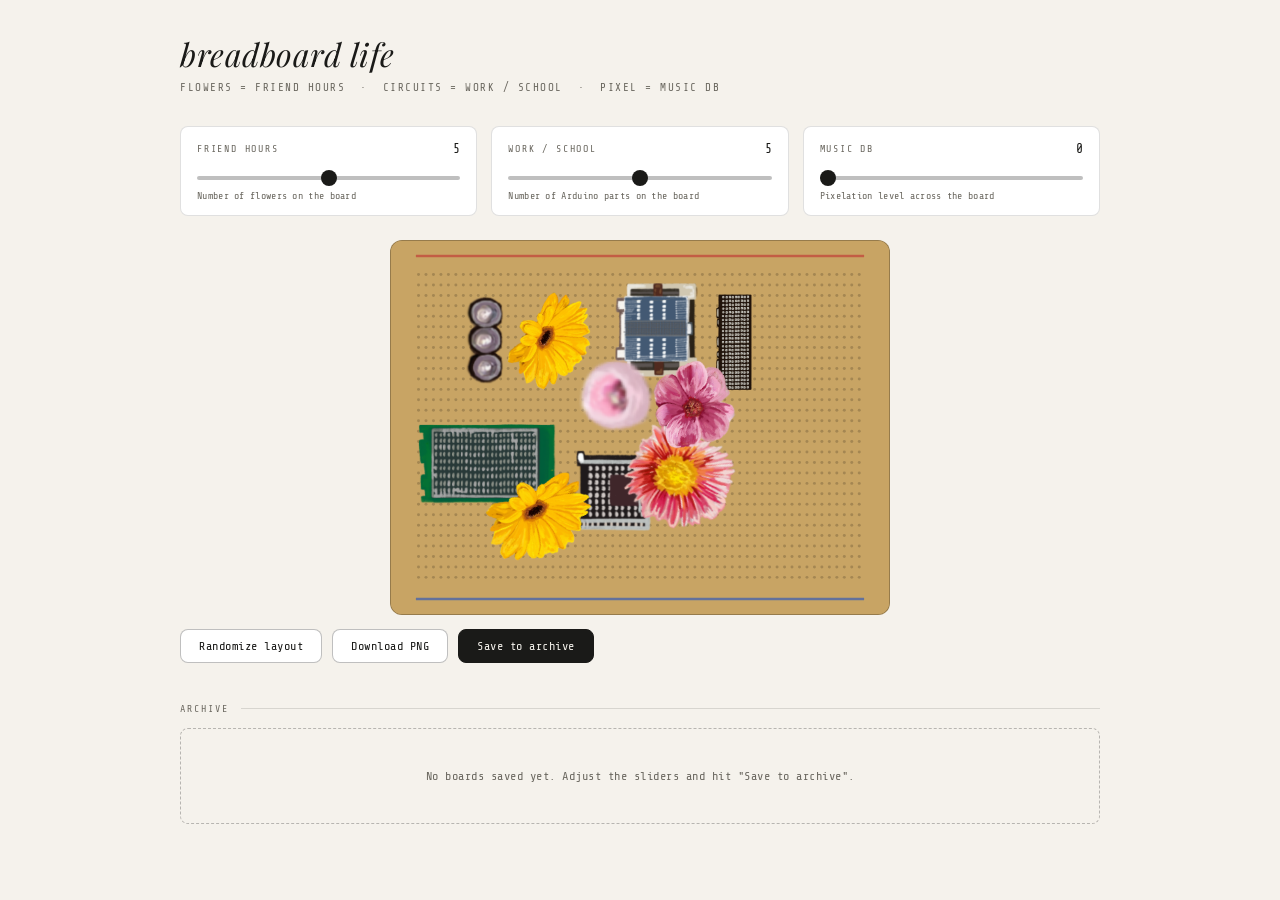
==== index.html @ cb0db0fc "big push-- i am so sleepy i will get back to this..." ====
<!DOCTYPE html>
<html lang="en">
<head>
  <meta charset="UTF-8" />
  <meta name="viewport" content="width=device-width, initial-scale=1.0" />
  <title>Breadboard Life</title>
  <link href="https://fonts.googleapis.com/css2?family=Share+Tech+Mono&family=Playfair+Display:ital@0;1&display=swap" rel="stylesheet" />
  
  <!-- External CSS -->
  <link rel="stylesheet" href="styles.css">

</head>
<body>

<div class="app">
  <h2 class="sr-only">Breadboard Life Visualizer — interactive board showing flowers (friend hours), Arduino parts (work/school hours), and pixelation (music dB)</h2>

  <div class="header">
    <h1>breadboard life</h1>
    <p>flowers = friend hours &nbsp;·&nbsp; circuits = work / school &nbsp;·&nbsp; pixel = music dB</p>
  </div>

  <div class="controls">
    <div class="control-group">
      <div class="control-label">
        Friend Hours
        <span class="val" id="flower-val">5</span>
      </div>
      <input type="range" id="flower-slider" min="0" max="10" value="5" step="1" />
      <div class="control-desc">Number of flowers on the board</div>
    </div>
    <div class="control-group">
      <div class="control-label">
        Work / School
        <span class="val" id="arduino-val">5</span>
      </div>
      <input type="range" id="arduino-slider" min="0" max="10" value="5" step="1" />
      <div class="control-desc">Number of Arduino parts on the board</div>
    </div>
    <div class="control-group">
      <div class="control-label">
        Music dB
        <span class="val" id="pixel-val">0</span>
      </div>
      <input type="range" id="pixel-slider" min="0" max="20" value="0" step="1" />
      <div class="control-desc">Pixelation level across the board</div>
    </div>
  </div>

  <div class="board-wrap">
    <canvas id="board-canvas"></canvas>
  </div>

  <div class="board-actions">
    <button class="btn" id="randomize-btn">Randomize layout</button>
    <button class="btn" id="download-btn">Download PNG</button>
    <button class="btn accent" id="archive-btn">Save to archive</button>
  </div>

  <div class="archive-section">
    <div class="archive-header">Archive</div>
    <div id="empty-msg" class="empty-archive">
      No boards saved yet. Adjust the sliders and hit "Save to archive".
    </div>
    <div class="archive-grid" id="archive-grid" style="display:none"></div>
  </div>
</div>

<script src="script.js"></script>
</body>
</html>
---- styles.css ----
*, *::before, *::after { box-sizing: border-box; margin: 0; padding: 0; }

    :root {
      --bg: #f5f2ec;
      --bg-secondary: #ece8df;
      --surface: #ffffff;
      --border: rgba(0,0,0,0.12);
      --border-strong: rgba(0,0,0,0.25);
      --text: #1a1a18;
      --text-muted: #6b6860;
      --accent: #1a1a18;
      --radius-md: 8px;
      --radius-lg: 12px;
    }

    @media (prefers-color-scheme: dark) {
      :root {
        --bg: #161613;
        --bg-secondary: #1f1f1b;
        --surface: #252520;
        --border: rgba(255,255,255,0.1);
        --border-strong: rgba(255,255,255,0.22);
        --text: #f0ede6;
        --text-muted: #9b9890;
        --accent: #f0ede6;
      }
    }

    body {
      font-family: 'Share Tech Mono', monospace;
      background: var(--bg);
      color: var(--text);
      min-height: 100vh;
    }

    .app {
      max-width: 960px;
      margin: 0 auto;
      padding: 2rem 1.25rem 4rem;
    }

    /* ── Header ── */
    .header { margin-bottom: 2rem; }
    .header h1 {
      font-family: 'Playfair Display', serif;
      font-size: 2rem;
      font-weight: 400;
      font-style: italic;
      color: var(--text);
      letter-spacing: 0.5px;
    }
    .header p {
      font-size: 11px;
      color: var(--text-muted);
      margin-top: 6px;
      letter-spacing: 1.5px;
      text-transform: uppercase;
    }

    /* ── Controls ── */
    .controls {
      display: grid;
      grid-template-columns: 1fr 1fr 1fr;
      gap: 14px;
      margin-bottom: 1.5rem;
    }

    @media (max-width: 560px) {
      .controls { grid-template-columns: 1fr; }
    }

    .control-group {
      background: var(--surface);
      border: 0.5px solid var(--border);
      border-radius: var(--radius-md);
      padding: 14px 16px;
    }

    .control-label {
      font-size: 10px;
      color: var(--text-muted);
      letter-spacing: 1.8px;
      text-transform: uppercase;
      margin-bottom: 10px;
      display: flex;
      justify-content: space-between;
      align-items: center;
    }

    .control-label .val {
      font-size: 13px;
      color: var(--text);
      font-weight: 500;
      letter-spacing: 0;
      min-width: 24px;
      text-align: right;
    }

    .control-desc {
      font-size: 10px;
      color: var(--text-muted);
      margin-top: 6px;
      letter-spacing: 0.3px;
    }

    input[type=range] {
      -webkit-appearance: none;
      appearance: none;
      width: 100%;
      height: 4px;
      background: var(--border-strong);
      border-radius: 2px;
      outline: none;
      cursor: pointer;
    }

    input[type=range]::-webkit-slider-thumb {
      -webkit-appearance: none;
      appearance: none;
      width: 16px;
      height: 16px;
      border-radius: 50%;
      background: var(--text);
      cursor: pointer;
      transition: transform 0.1s;
    }

    input[type=range]::-webkit-slider-thumb:hover { transform: scale(1.2); }
    input[type=range]::-moz-range-thumb {
      width: 16px; height: 16px;
      border-radius: 50%;
      background: var(--text);
      border: none;
      cursor: pointer;
    }

    /* ── Board ── */
 .board-wrap {
  position: relative;
  width: 100%;
  max-width: 500px;    /* 👈 cap size */
  margin: 0 auto;
  border-radius: var(--radius-lg);
  overflow: hidden;
  border: 0.5px solid var(--border-strong);
  background: #c8a464;
}

    #board-canvas {
  display: block;
  width: 100%;
  height: auto;
}

    /* ── Actions ── */
    .board-actions {
      display: flex;
      gap: 10px;
      margin-top: 14px;
      flex-wrap: wrap;
    }

    .btn {
      font-family: 'Share Tech Mono', monospace;
      font-size: 12px;
      padding: 9px 18px;
      border: 0.5px solid var(--border-strong);
      background: var(--surface);
      color: var(--text);
      border-radius: var(--radius-md);
      cursor: pointer;
      letter-spacing: 0.5px;
      transition: background 0.15s, opacity 0.15s;
    }

    .btn:hover { background: var(--bg-secondary); }

    .btn.accent {
      background: var(--accent);
      color: var(--bg);
      border-color: var(--accent);
    }

    .btn.accent:hover { opacity: 0.82; }

    /* ── Archive ── */
    .archive-section { margin-top: 2.5rem; }

    .archive-header {
      font-size: 10px;
      letter-spacing: 2px;
      text-transform: uppercase;
      color: var(--text-muted);
      margin-bottom: 14px;
      display: flex;
      align-items: center;
      gap: 12px;
    }

    .archive-header::after {
      content: '';
      flex: 1;
      height: 0.5px;
      background: var(--border);
    }

    .empty-archive {
      font-size: 12px;
      color: var(--text-muted);
      text-align: center;
      padding: 2.5rem;
      border: 0.5px dashed var(--border-strong);
      border-radius: var(--radius-md);
      letter-spacing: 0.5px;
    }

    .archive-grid {
      display: grid;
      grid-template-columns: repeat(auto-fill, minmax(180px, 1fr));
      gap: 10px;
    }

    .archive-card {
      border: 0.5px solid var(--border);
      border-radius: var(--radius-md);
      overflow: hidden;
      cursor: pointer;
      transition: border-color 0.15s, transform 0.1s;
    }

    .archive-card:hover {
      border-color: var(--border-strong);
      transform: translateY(-2px);
    }

    .archive-card img {
      width: 100%;
      display: block;
    }

    .archive-card .card-meta {
      padding: 8px 10px;
      background: var(--surface);
      border-top: 0.5px solid var(--border);
    }

    .card-meta .ts {
      font-size: 11px;
      color: var(--text);
      display: block;
      margin-bottom: 3px;
    }

    .card-meta .stats {
      font-size: 10px;
      color: var(--text-muted);
      letter-spacing: 0.3px;
    }

    .sr-only {
      position: absolute;
      left: -9999px;
      width: 1px;
      height: 1px;
      overflow: hidden;
    }
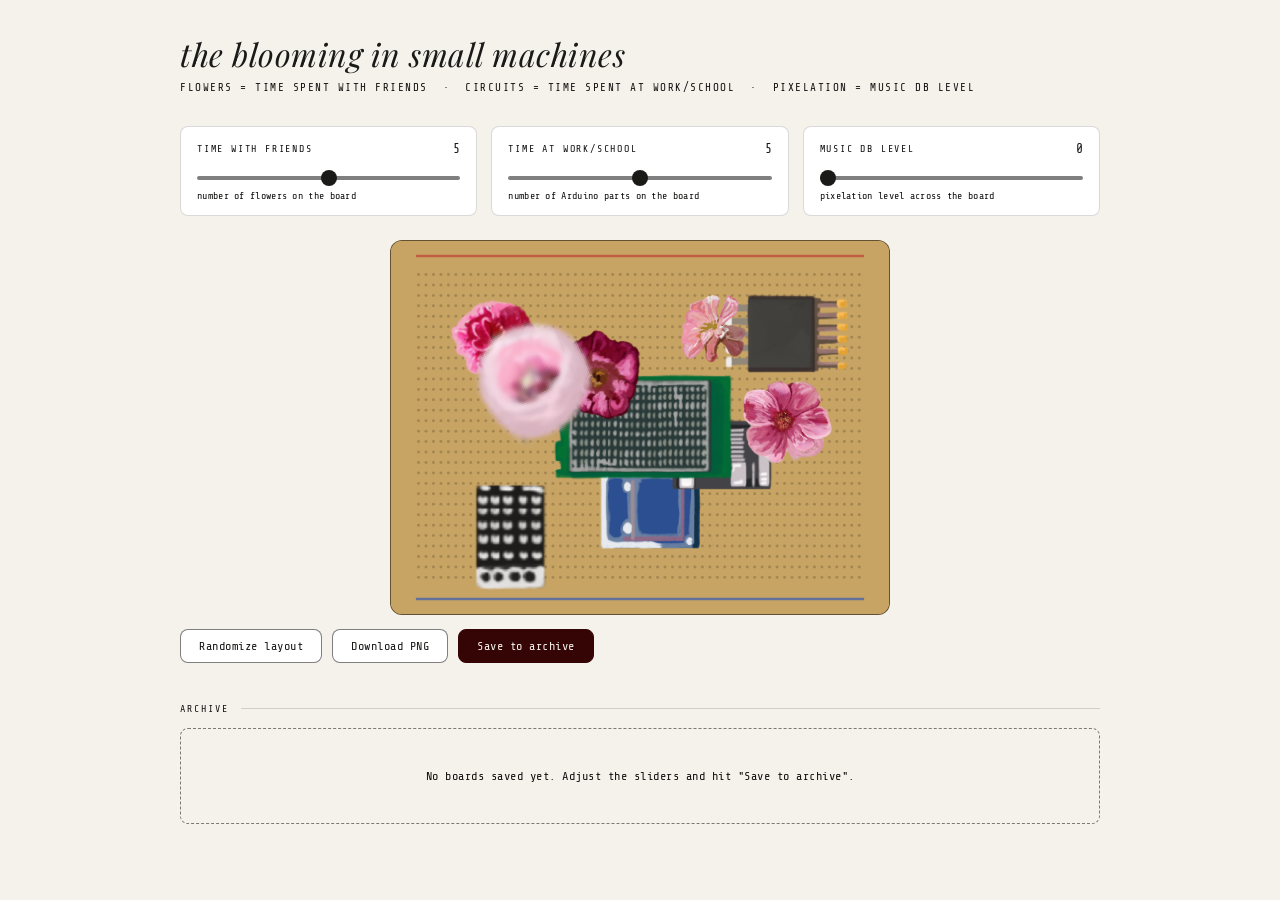
==== commit caa372de: "making small edits" ====
--- a/index.html
+++ b/index.html
@@ -3,7 +3,7 @@
 <head>
   <meta charset="UTF-8" />
   <meta name="viewport" content="width=device-width, initial-scale=1.0" />
-  <title>Breadboard Life</title>
+  <title>the blooming in small machines</title>
   <link href="https://fonts.googleapis.com/css2?family=Share+Tech+Mono&family=Playfair+Display:ital@0;1&display=swap" rel="stylesheet" />
   
   <!-- External CSS -->
@@ -13,37 +13,37 @@
 <body>
 
 <div class="app">
-  <h2 class="sr-only">Breadboard Life Visualizer — interactive board showing flowers (friend hours), Arduino parts (work/school hours), and pixelation (music dB)</h2>
+  <h2 class="sr-only">the blooming in small machines</h2>
 
   <div class="header">
-    <h1>breadboard life</h1>
-    <p>flowers = friend hours &nbsp;·&nbsp; circuits = work / school &nbsp;·&nbsp; pixel = music dB</p>
+    <h1>the blooming in small machines</h1>
+    <p>flowers = time spent with friends &nbsp;·&nbsp; circuits = time spent at work/school &nbsp;·&nbsp; pixelation = music dB level</p>
   </div>
 
   <div class="controls">
     <div class="control-group">
       <div class="control-label">
-        Friend Hours
+        time with friends
         <span class="val" id="flower-val">5</span>
       </div>
       <input type="range" id="flower-slider" min="0" max="10" value="5" step="1" />
-      <div class="control-desc">Number of flowers on the board</div>
+      <div class="control-desc">number of flowers on the board</div>
     </div>
     <div class="control-group">
       <div class="control-label">
-        Work / School
+        time at work/school
         <span class="val" id="arduino-val">5</span>
       </div>
       <input type="range" id="arduino-slider" min="0" max="10" value="5" step="1" />
-      <div class="control-desc">Number of Arduino parts on the board</div>
+      <div class="control-desc">number of Arduino parts on the board</div>
     </div>
     <div class="control-group">
       <div class="control-label">
-        Music dB
+        music dB level
         <span class="val" id="pixel-val">0</span>
       </div>
       <input type="range" id="pixel-slider" min="0" max="20" value="0" step="1" />
-      <div class="control-desc">Pixelation level across the board</div>
+      <div class="control-desc">pixelation level across the board</div>
     </div>
   </div>
 
--- a/styles.css
+++ b/styles.css
@@ -4,11 +4,11 @@
       --bg: #f5f2ec;
       --bg-secondary: #ece8df;
       --surface: #ffffff;
-      --border: rgba(0,0,0,0.12);
-      --border-strong: rgba(0,0,0,0.25);
+      --border: rgba(0,0,0,0.15);
+      --border-strong: rgba(0,0,0,0.5);
       --text: #1a1a18;
-      --text-muted: #6b6860;
-      --accent: #1a1a18;
+      --text-muted: #121211;
+      --accent: #350505;
       --radius-md: 8px;
       --radius-lg: 12px;
     }
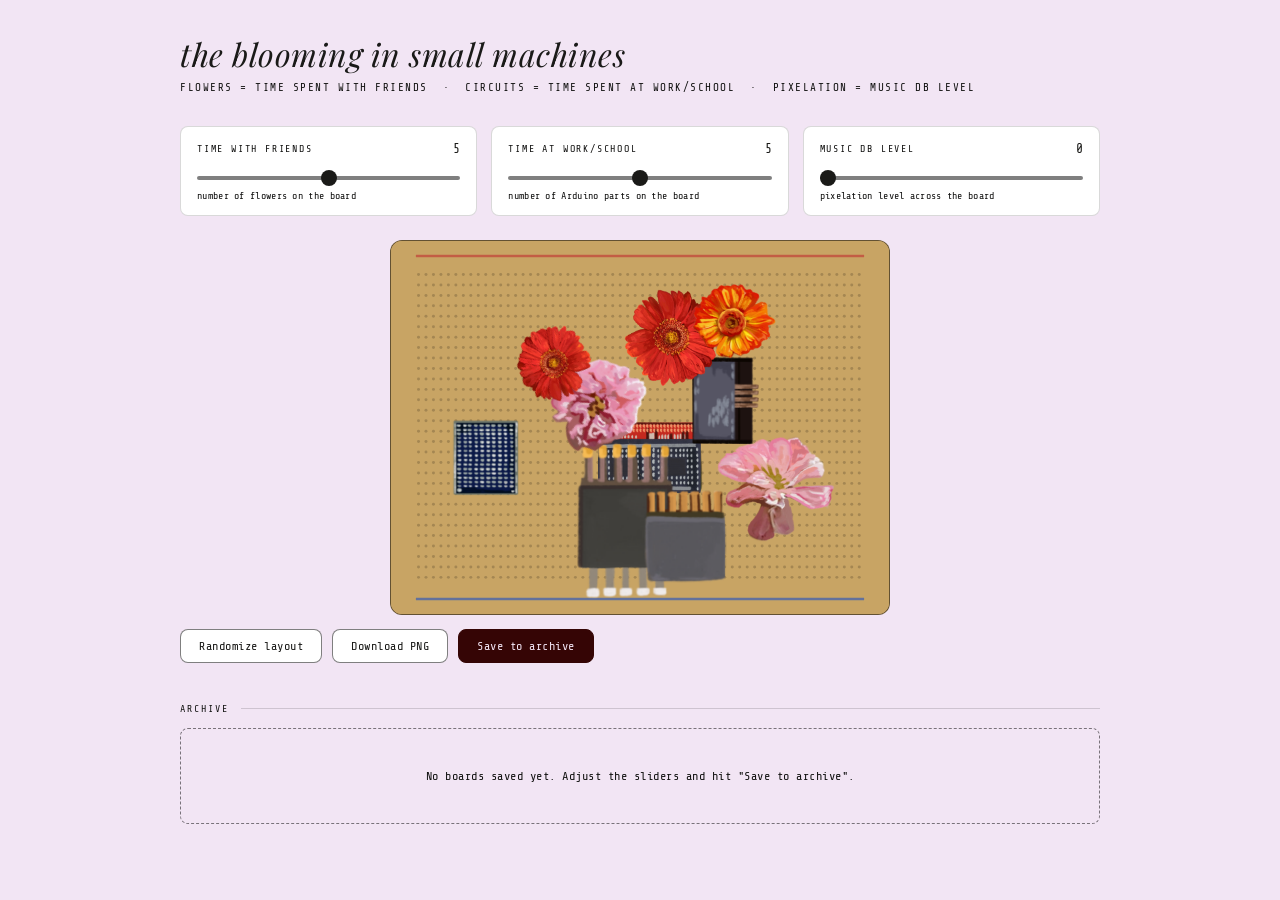
==== commit 4f022fa3: "adding favicon" ====
--- a/index.html
+++ b/index.html
@@ -14,6 +14,7 @@
 
 <div class="app">
   <h2 class="sr-only">the blooming in small machines</h2>
+  <link rel="icon" type="image/png" href="breadboard_fav.png" />
 
   <div class="header">
     <h1>the blooming in small machines</h1>
--- a/styles.css
+++ b/styles.css
@@ -1,8 +1,8 @@
   *, *::before, *::after { box-sizing: border-box; margin: 0; padding: 0; }
 
     :root {
-      --bg: #f5f2ec;
-      --bg-secondary: #ece8df;
+      --bg: #f2e5f4;
+      --bg-secondary: #ffffff;
       --surface: #ffffff;
       --border: rgba(0,0,0,0.15);
       --border-strong: rgba(0,0,0,0.5);
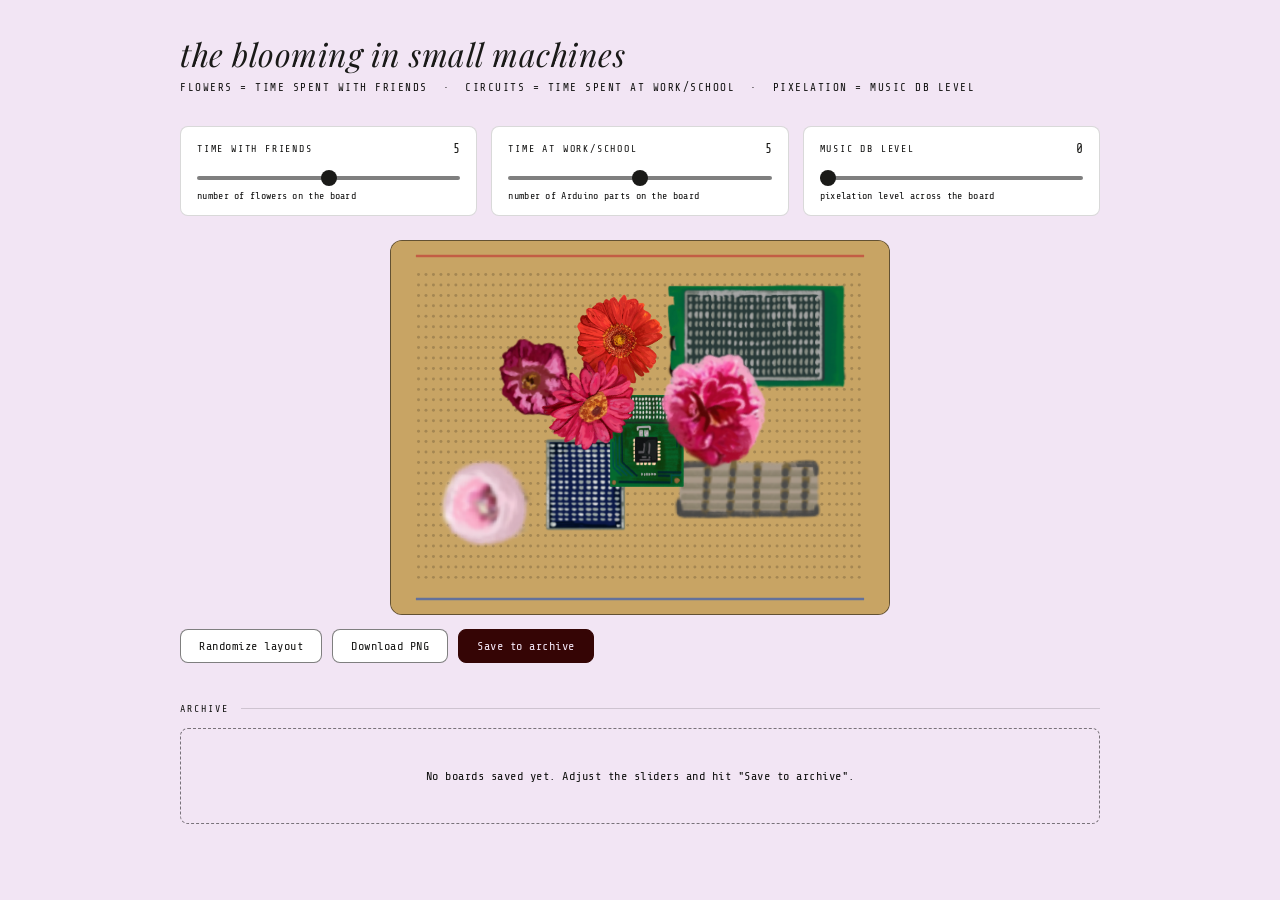
==== commit d387db91: "i messed up" ====
--- a/index.html
+++ b/index.html
@@ -4,6 +4,7 @@
   <meta charset="UTF-8" />
   <meta name="viewport" content="width=device-width, initial-scale=1.0" />
   <title>the blooming in small machines</title>
+  <link rel="icon" type="image/png" href="breadboard_fav.png" />
   <link href="https://fonts.googleapis.com/css2?family=Share+Tech+Mono&family=Playfair+Display:ital@0;1&display=swap" rel="stylesheet" />
   
   <!-- External CSS -->
@@ -14,7 +15,7 @@
 
 <div class="app">
   <h2 class="sr-only">the blooming in small machines</h2>
-  <link rel="icon" type="image/png" href="breadboard_fav.png" />
+  
 
   <div class="header">
     <h1>the blooming in small machines</h1>
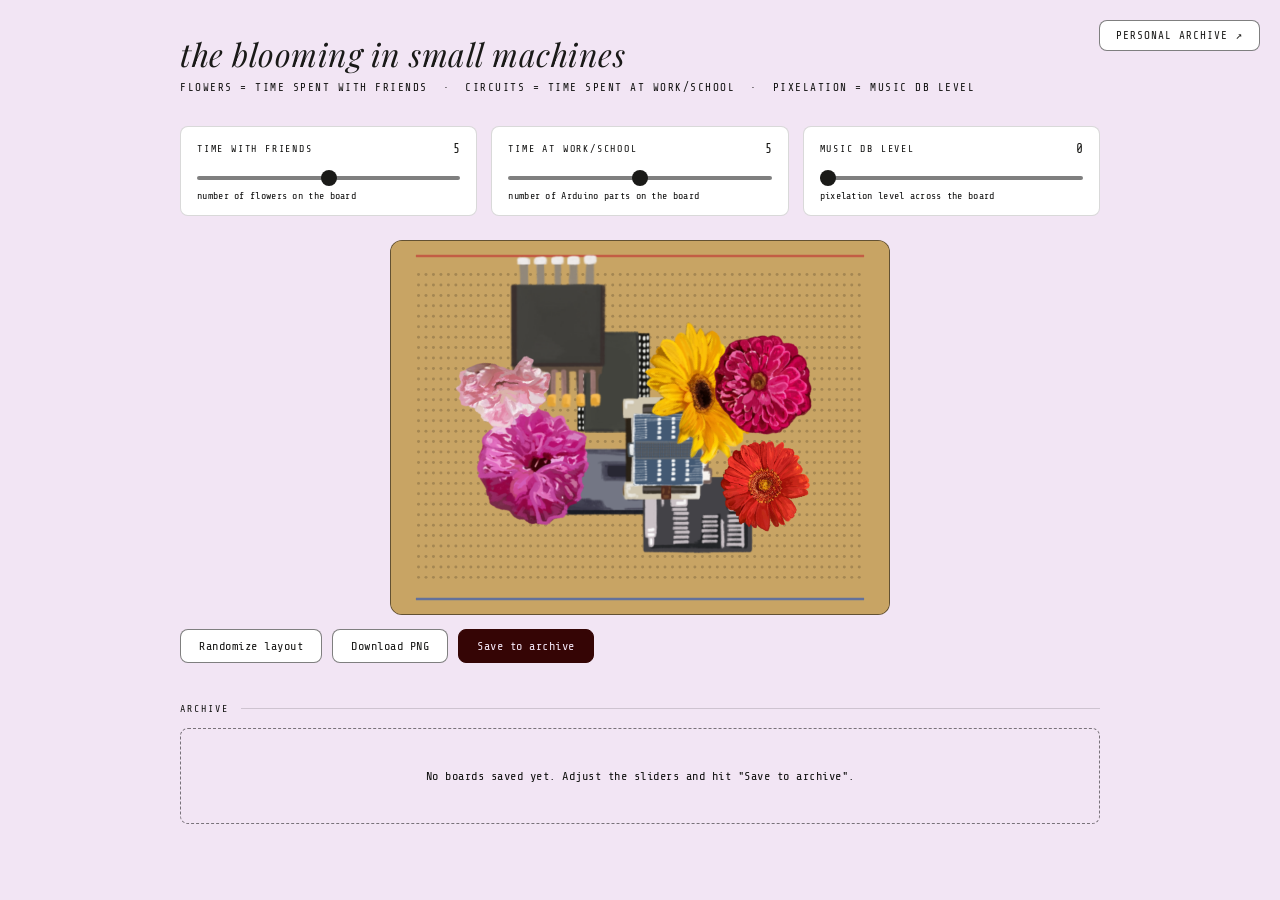
==== commit 0f6215c4: "adding little archive" ====
--- a/index.html
+++ b/index.html
@@ -12,6 +12,8 @@
 
 </head>
 <body>
+
+  <a href="personal_archive/archive.html" class="archive-link">Personal Archive ↗</a>
 
 <div class="app">
   <h2 class="sr-only">the blooming in small machines</h2>
--- a/styles.css
+++ b/styles.css
@@ -263,4 +263,25 @@
       width: 1px;
       height: 1px;
       overflow: hidden;
-    }+    }
+
+    /* ── Archive link button (top-right) ── */
+.archive-link {
+  position: fixed;
+  top: 1.25rem;
+  right: 1.25rem;
+  z-index: 100;
+  font-family: 'Share Tech Mono', monospace;
+  font-size: 11px;
+  padding: 8px 16px;
+  border: 0.5px solid var(--border-strong);
+  background: var(--surface);
+  color: var(--text);
+  border-radius: var(--radius-md);
+  cursor: pointer;
+  letter-spacing: 1px;
+  text-transform: uppercase;
+  text-decoration: none;
+  transition: background 0.15s;
+}
+.archive-link:hover { background: var(--bg-secondary); }
